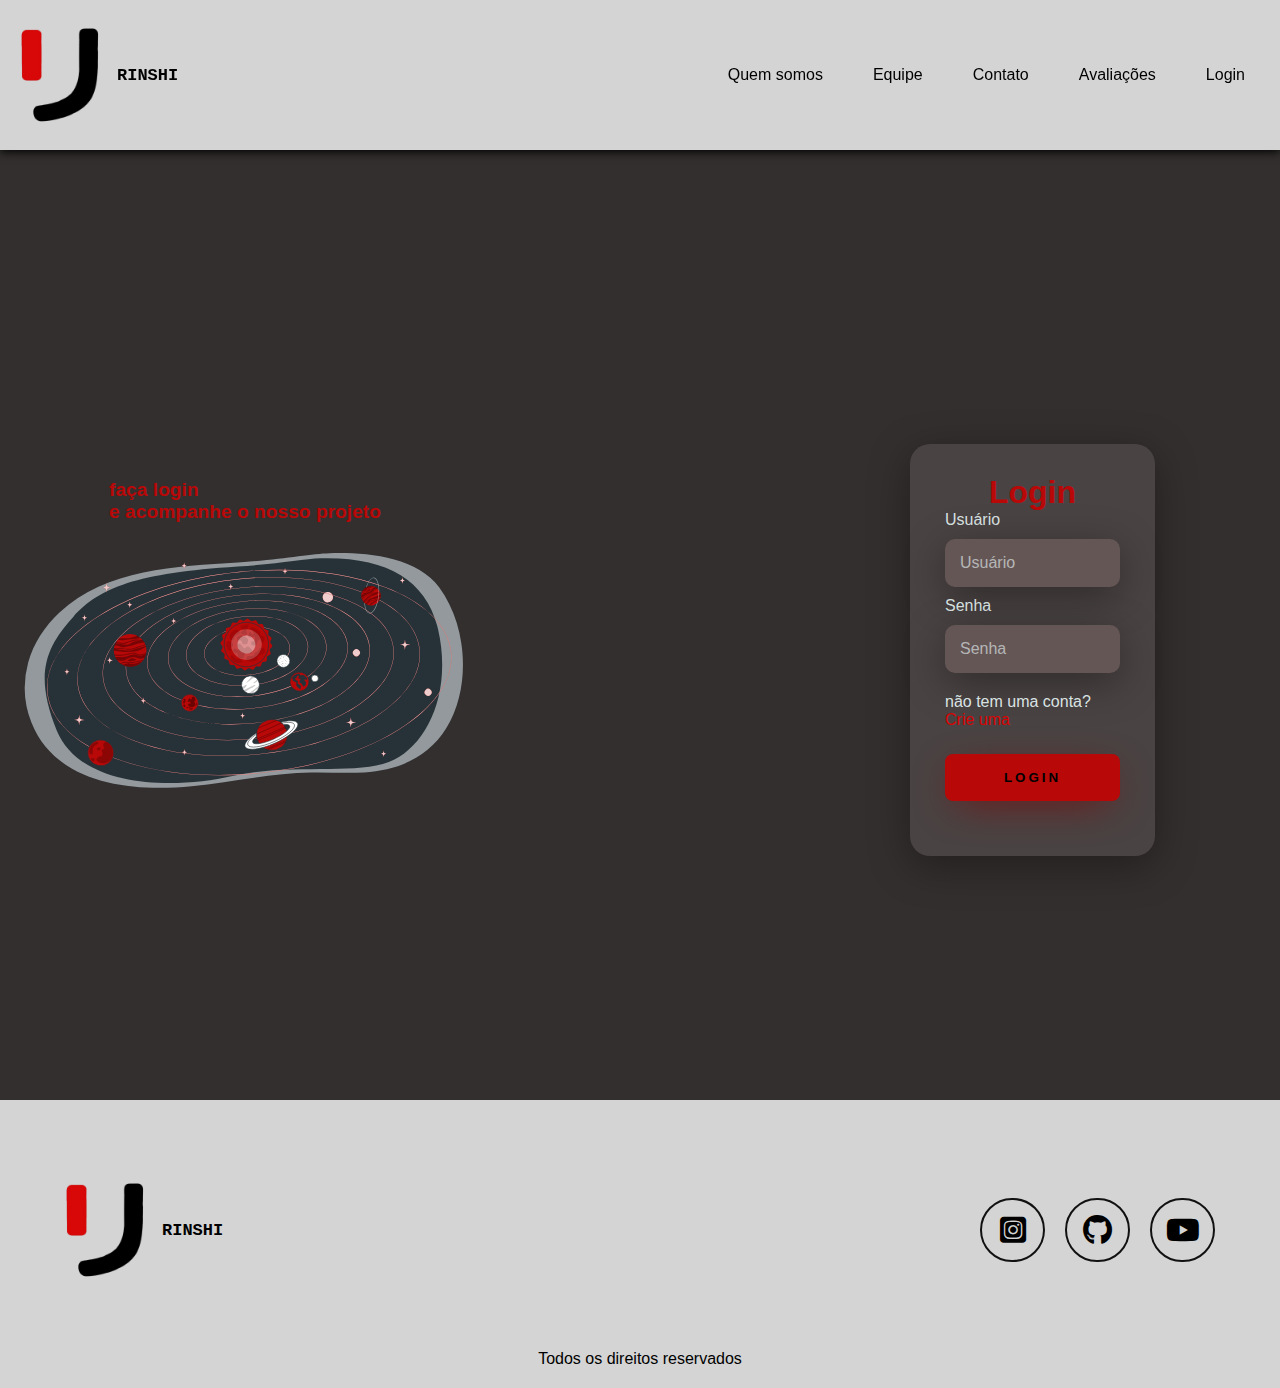
==== login/login.html @ 660e1884 "Página Rinshi 1.0" ====
<!DOCTYPE html>
<html lang="en">
  <head>
    <meta charset="UTF-8" />
    <meta name="viewport" content="width=device-width, initial-scale=1.0" />
    <link
      rel="stylesheet"
      href="https://cdnjs.cloudflare.com./ajax/libs/font-awesome/6.5.0/css/all.min.css"
    />
    <link rel="stylesheet" href="../src/css/reset.css" />
    <link rel="stylesheet" href="./login.css" />
    <link rel="icon" href="../src/img/rinshi.png" />
    <title>Rinshi | Faça o seu login</title>
  </head>
  <body>
    <header class="cabecalho">
      <a href="../index.html" class="logo">
        <img
          src="../src/img/rinshir.png"
          alt="logo da empresa rinshi"
          class="imagem"
          height="100px"
        />
        <span class="nome">Rinshi</span>
      </a>

      <nav class="navegacao">
        <ul class="menu">
          <li class="item"><a href="../index.html#quem-somos">Quem somos</a></li>
          <li class="item"><a href="../index.html#equipe">Equipe</a></li>
          <li class="item"><a href="../index.html#contato">Contato</a></li>
          <li class="item"><a href="../index.html#review">Avaliações</a></li>
          <li class="item"><a href="../index.html#conta">Login</a></li>
        </ul>
      </nav>

      <div class="menu-toggle" id="mobile-menu">
        <span class="bar"></span>
        <span class="bar"></span>
        <span class="bar"></span>
      </div>
      <nav class="nav">
        <ul>
          <li class="item"><a href="../index.html#quem-somos">Quem somos</a></li>
          <li class="item"><a href="../index.html#equipe">Equipe</a></li>
          <li class="item"><a href="../index.html#contato">Contato</a></li>
          <li class="item"><a href="../index.html#review">Avaliações</a></li>
          <li class="item"><a href="../index.html#conta">Login</a></li>
        </ul>
      </nav>
    </header>

    <main>
      <div class="login-left">
        <h1>
          faça login <br />
          e acompanhe o nosso projeto
        </h1>
        <img
          src="../src/img/solarsis.svg"
          class="login-image"
          alt="Sistema Solar"
        />
      </div>

      <div class="login-right">
        <div class="card-login using" id="cardl">
          <h1>Login</h1>
          <div class="textarea">
            <label for="usuario">Usuário</label>
            <input type="text" name="usuario" placeholder="Usuário" />
          </div>

          <div class="textarea">
            <label for="senha">Senha</label>
            <input type="password" name="senha" placeholder="Senha" />
          </div>
          <div class="textarea">
            <p>não tem uma conta? <a id="createacc">Crie uma</a></p>
          </div>

          <button class="btn-login">
            <a href="../projetos.html">Login</a>
          </button>
        </div>

        <div class="card-sign" id="card-sign">
          <h1>Criar conta</h1>
          <div class="textarea">
            <label for="usuario">Usuário</label>
            <input type="text" name="usuario" id="user" placeholder="Usuário" />
          </div>

          <div class="textarea">
            <label for="senha">Senha</label>
            <input
              type="password"
              name="senha"
              id="senha"
              placeholder="Senha"
            />
          </div>

          <div class="textarea">
            <label for="rsenha">Repita sua senha</label>
            <input
              type="password"
              name="rsenha"
              id="rsenha"
              placeholder="Repita sua senha"
            />
          </div>

          <button class="btn-login" id="loging" type="submit">
            Criar conta
          </button>
        </div>
      </div>
    </main>

    <footer class="rodape">
      <nav class="navegacao">
        <a href="../index.html" class="logo">
          <img
            src="../src/img/rinshir.png"
            alt="logo da empresa rinshi"
            class="imagem"
          />
          <span class="nome">Rinshi</span>
        </a>
        <div class="redes-sociais" id="contato">
          <a
            href="https://www.instagram.com/rinshi_gp/"
            target="_blank"
            class="rede-social"
          >
            <i class="fab fa-instagram-square"></i>
          </a>

          <a
            href="https://github.com/Tokushikashi"
            target="_blank"
            class="rede-social"
          >
            <i class="fa-brands fa-github"></i>
          </a>

          <a
            href="https://www.youtube.com/watch?v=EjY-tILXJCU"
            target="_blank"
            class="rede-social"
          >
            <i class="fa-brands fa-youtube"></i>
          </a>
        </div>
      </nav>

      <p class="copyright">Todos os direitos reservados</p>
    </footer>

    <script src="https://cdnjs.cloudflare.com./ajax/libs/font-awesome/6.5.0/js/all.min.js"></script>
    <script src="./login.js"></script>
    <script src="../src/js/hamburger.js"></script>
  </body>
</html>
---- login/login.css ----
/* CABECALHO */
body {
    font-family: "louis george cafe", sans-serif;
  }
  
  body * {
    box-sizing: border-box;
  }
  
  .logo .imagem {
    width: 100px;
  }
  
  .cabecalho {
    display: flex;
    justify-content: space-between;
    align-items: center;
    padding: 25px 10px; /* Ajuste o padding para telas menores */
    width: 100vw;
    margin: 0 auto;
    flex-wrap: wrap;
    background-color: #d4d4d4;
    position: fixed;
    z-index: 1;
    box-shadow: 0px 2px 9px 0px black;
  }
  
  .logo {
    display: flex;
    align-items: center;
    text-transform: uppercase;
  }
  
  .logo .nome {
    margin-left: 7px;
    font-size: 17px;
    transition: 0.4s ease-in-out;
    font-weight: 800;
    font-family: "decaydence", monospace;
  }
  
  .logo .nome:hover {
    color: #b80808;
  }
  
  .cabecalho .navegacao .menu {
    display: flex;
  }
  
  .cabecalho .navegacao .menu .item {
    margin: 10px;
  }
  
  .cabecalho .navegacao .menu .item a {
    padding: 15px;
    transition: 0.4s ease-in-out;
  }
  
  .cabecalho .navegacao .menu .item a:hover {
    background-color: #b80808;
    border-radius: 15px;
    color: whitesmoke;
  }
  
  .cabecalho .navegacao .menu .item .lg-btn {
    padding: 20px;
  }
  
  /* MENU HAMBURGUER */
  .hammenu {
    display: flex;
    justify-content: space-between;
    align-items: center;
    background-color: #333;
    padding: 10px 20px;
    display: none;
  }
  
  .nav-list {
    list-style: none;
    display: flex;
  }
  
  .nav-list li {
    margin: 0 15px;
  }
  
  .nav-list a {
    color: white;
    text-decoration: none;
  }
  
  .menu-toggle {
    display: none;
    flex-direction: column;
    cursor: pointer;
  }
  
  .bar {
    height: 3px;
    width: 25px;
    background-color: #342f2f;
    margin: 3px 0;
  }
  
  /* CABECALHO */
  
  main {
    width: 100%;
    height: 100%;
    background-color: #342f2f;
    display: flex;
    justify-content: center;
    align-items: center;
    padding-top: 200px;
    overflow: hidden;
    gap: 300px;
  }
  
  .login-left {
    width: 50vw;
    height: 100vh;
    display: flex;
    justify-content: center;
    align-items: center;
    flex-direction: column;
  }
  
  .login-left > h1 {
    color: #b80808;
    font-size: 1.5vw;
  }
  
  .login-image {
    width: 35vw;
  }
  
  .login-right {
    width: 50vw;
    height: 100vh;
    display: flex;
    justify-content: center;
    align-items: center;
    overflow: hidden;
  }
  
  .card-login {
    width: 60%;
    display: flex;
    justify-content: center;
    align-items: center;
    flex-direction: column;
    padding: 30px 35px;
    background-color: #4a4343;
    border-radius: 20px;
    box-shadow: 0px 10px 40px #0000005a;
    visibility: hidden;
  }
  
  .card-login > h1 {
    color: #b80808;
    font-weight: 800;
    margin: 0;
  }
  
  .card-login.using {
    width: 60%;
    display: flex;
    justify-content: center;
    align-items: center;
    flex-direction: column;
    padding: 30px 35px;
    background-color: #4a4343;
    border-radius: 20px;
    box-shadow: 0px 10px 40px #0000005a;
    visibility: visible;
    position: relative;
    right: 0px;
    left: 120px;
  }
  
  .textarea {
    width: 100%;
    display: flex;
    flex-direction: column;
    align-items: flex-start;
    justify-content: center;
  }
  
  .textarea > input {
    width: 100%;
    border: none;
    border-radius: 10px;
    padding: 15px;
    background-color: #655656;
    color: #f0ffffde;
    font-size: 12pt;
    box-shadow: 0px 10px 40px #0000005a;
    outline: none;
    box-sizing: border-box;
    margin: 10px 0px;
  }
  
  .textarea > label {
    color: #f0ffffde;
  }
  
  .textarea > input::placeholder {
    color: #f0ffff94;
  }
  
  .textarea > p {
    color: #f0ffffde;
    margin-top: 10px;
  }
  
  .textarea > p > a {
    color: #da0303;
    cursor: pointer;
  }
  
  .btn-login {
    width: 100%;
    padding: 16px 0px;
    margin: 25px;
    border: none;
    border-radius: 8px;
    outline: none;
    text-transform: uppercase;
    font-weight: 800;
    letter-spacing: 3px;
    color: #131313;
    background-color: #b80808;
    cursor: pointer;
    box-shadow: 0px 10px 40px -12px #7e0606;
  }
  
  .card-sign {
    width: 60%;
    display: flex;
    justify-content: center;
    align-items: center;
    flex-direction: column;
    padding: 30px 35px;
    background-color: #4a4343;
    border-radius: 20px;
    box-shadow: 0px 10px 40px #0000005a;
    position: relative;
    right: 477px;
    visibility: hidden;
  }
  
  .card-sign.using {
    width: 60%;
    display: flex;
    justify-content: center;
    align-items: center;
    flex-direction: column;
    padding: 30px 35px;
    background-color: #4a4343;
    border-radius: 20px;
    box-shadow: 0px 10px 40px #0000005a;
    position: relative;
    right: 300px;
    visibility: visible;
  }
  
  .card-sign > h1 {
    color: #b80808;
    font-weight: 800;
    margin: 0;
  }
  
  /* RODAPE */
  
  .rodape {
    padding: 80px 0 20px 0;
    background-color: #d4d4d4;
  }
  
  .rodape .navegacao {
    max-width: 1170px;
    margin: 0 auto;
    display: flex;
    justify-content: space-between;
    align-items: center;
    flex-wrap: wrap;
  }
  
  .rodape .redes-sociais {
    display: flex;
  }
  
  .rodape .redes-sociais a {
    display: flex;
    justify-content: center;
    margin: 0 10px;
    font-size: 30px;
    border: 2px solid #111;
    border-radius: 50px;
    padding: 15px;
    width: 65px;
    transition: 0.4s ease-in-out;
  }
  
  .rodape .redes-sociais a:hover {
    background-color: #b80808;
  }
  
  .rodape .copyright {
    margin-top: 70px;
    text-align: center;
  }
  
  /* Media Queries */
  
  @media only screen and (max-width: 600px) {
    main {
      display: flex;
      flex-direction: column;
      gap: 20px;
    }
  
    .cabecalho {
      width: 100vw;
      padding-right: 0;
    }
  
    .rodape {
      width: 100vw;
      margin: 0;
      padding-right: 0;
    }
  
    main .login-left {
      width: 100vw;
      height: 45%;
    }
  
    .login-left .login-image {
      width: 100vw;
      height: 50vh;
    }
  
    .login-left h1 {
      padding-top: 50px;
      font-size: 27pt;
    }
  
    main .login-right {
      height: 55%;
      width: 100vw;
    }
  
    .card-login.using {
      width: 100vw;
      position: absolute;
      left: 0px;
    }
  
    .card-sign.using {
      position: absolute;
      width: 100vw;
      left: 0px;
      height: 50%;
    }
  }
  /* MENU HAMBURGUER */
  
  .menu-toggle {
    display: none;
    flex-direction: column;
    cursor: pointer;
    transition: transform 0.3s ease;
  }
  
  .bar {
    height: 3px;
    width: 25px;
    background-color: #342f2f;
    margin: 4px 0;
    transition: all 0.3s ease;
  }
  
  .nav {
    display: none;
  }
  
  .nav ul {
    list-style-type: none;
    padding: 0;
    margin: 0;
  }
  
  .nav ul li {
    margin: 0 15px;
  }
  
  .nav ul li a {
    color: white;
    text-decoration: none;
  }
  
  @media (max-width: 600px) {
    .cabecalho {
      width: 100vw;
    }
  
    .navegacao {
      display: none;
    }
  
    .menu-toggle {
      display: flex;
    }
  
    .nav {
      display: none;
      width: 100%;
      background-color: #342f2f;
      border-radius: 20px;
      box-shadow: 0px 30px 50px black;
      justify-content: right;
    }
  
    .nav ul {
      flex-direction: column;
      width: 100%;
      height: 100vh;
      margin-right: 40px;
      max-height: 0;
      overflow: hidden;
    }
  
    .nav.active {
      display: block;
      width: 50vw;
      top: 95px;
      height: 100vh;
      position: absolute;
      right: 0;
    }
  
    .nav.active ul {
      max-height: 100%;
  }
  
    .nav ul li {
      margin-top: 80px;
      background-color: #b80808;
      border-radius: 20px;
      padding: 20px;
      text-align: center;
      box-shadow: 0px 10px 40px -12px #7e0606;
    }
  
    .menu-toggle.active .bar:nth-child(1) {
      transform: translateY(10px) rotate(45deg);
    }
  
    .menu-toggle.active .bar:nth-child(2) {
      opacity: 0;
    }
  
    .menu-toggle.active .bar:nth-child(3) {
      transform: translateY(-10px) rotate(-45deg);
    }
  }
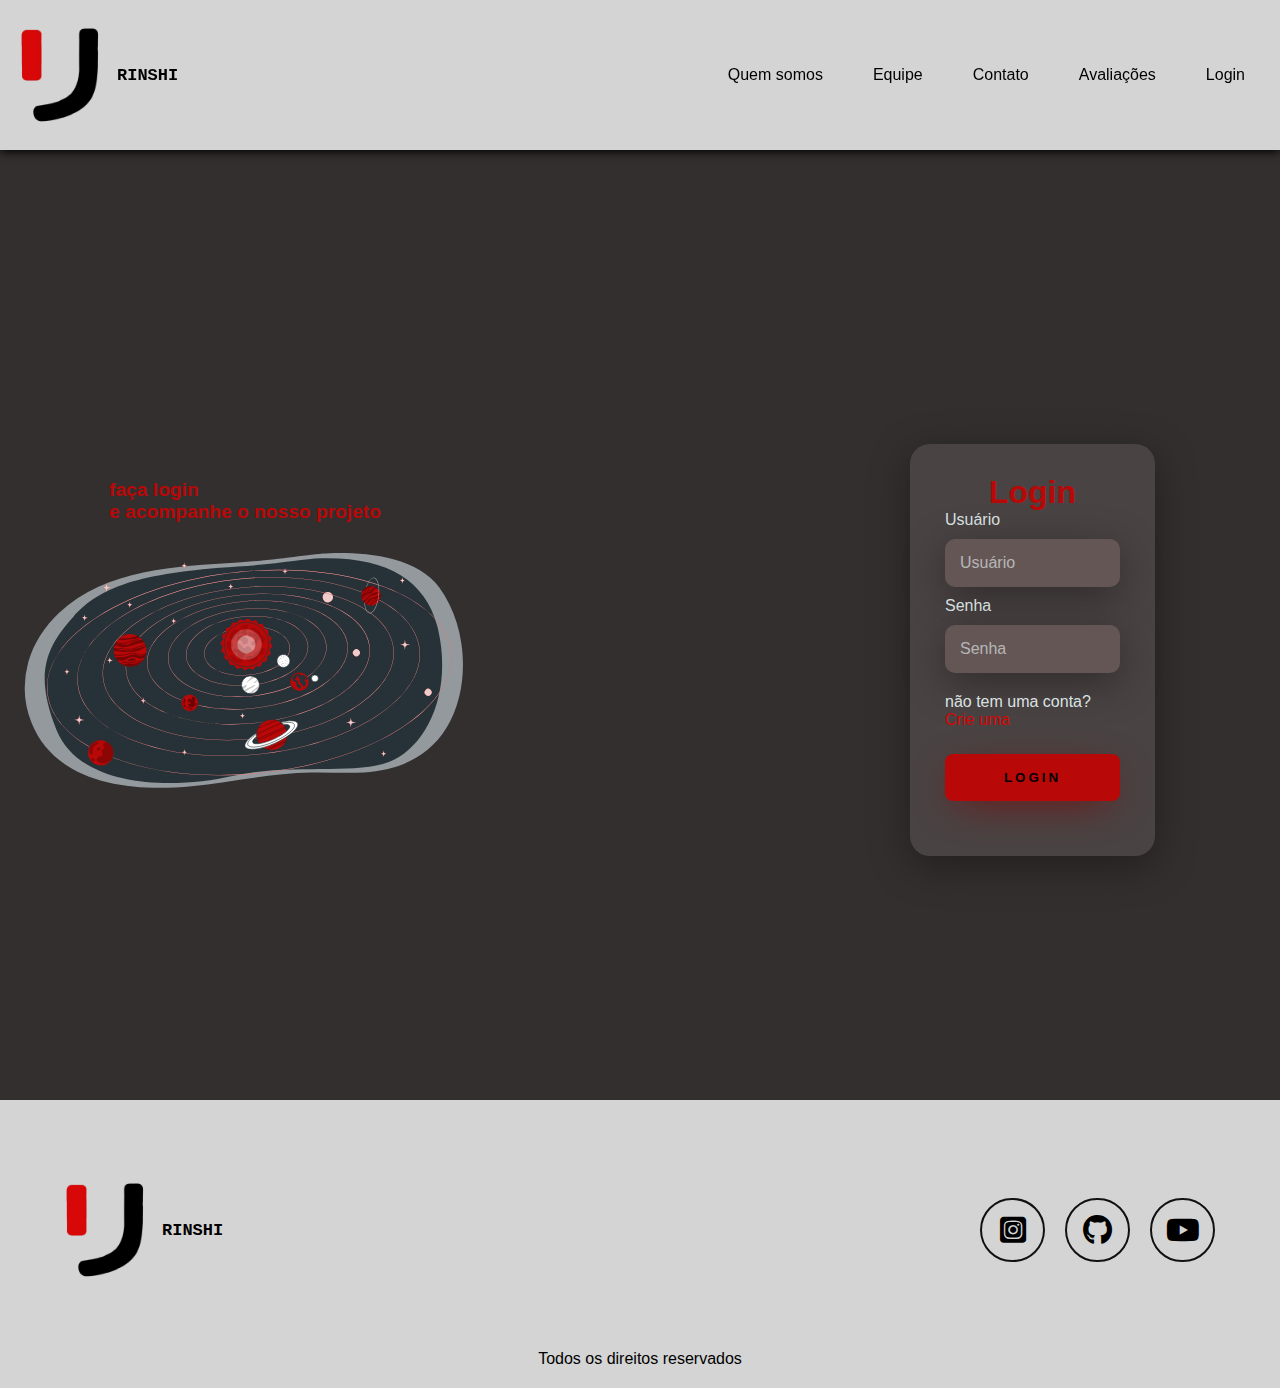
==== commit 13e089ed: "Update login.html" ====
--- a/login/login.html
+++ b/login/login.html
@@ -146,8 +146,7 @@
           </a>
 
           <a
-            href="https://www.youtube.com/watch?v=EjY-tILXJCU"
-            target="_blank"
+            href="#"
             class="rede-social"
           >
             <i class="fa-brands fa-youtube"></i>
--- a/login/login.css
+++ b/login/login.css
@@ -1,3 +1,8 @@
+/* GERAL */
+.nome{
+  font-family: 'decaydence', poppins, monospace;
+}
+
 /* CABECALHO */
 body {
     font-family: "louis george cafe", sans-serif;
@@ -466,4 +471,4 @@
       transform: translateY(-10px) rotate(-45deg);
     }
   }
-  +  
